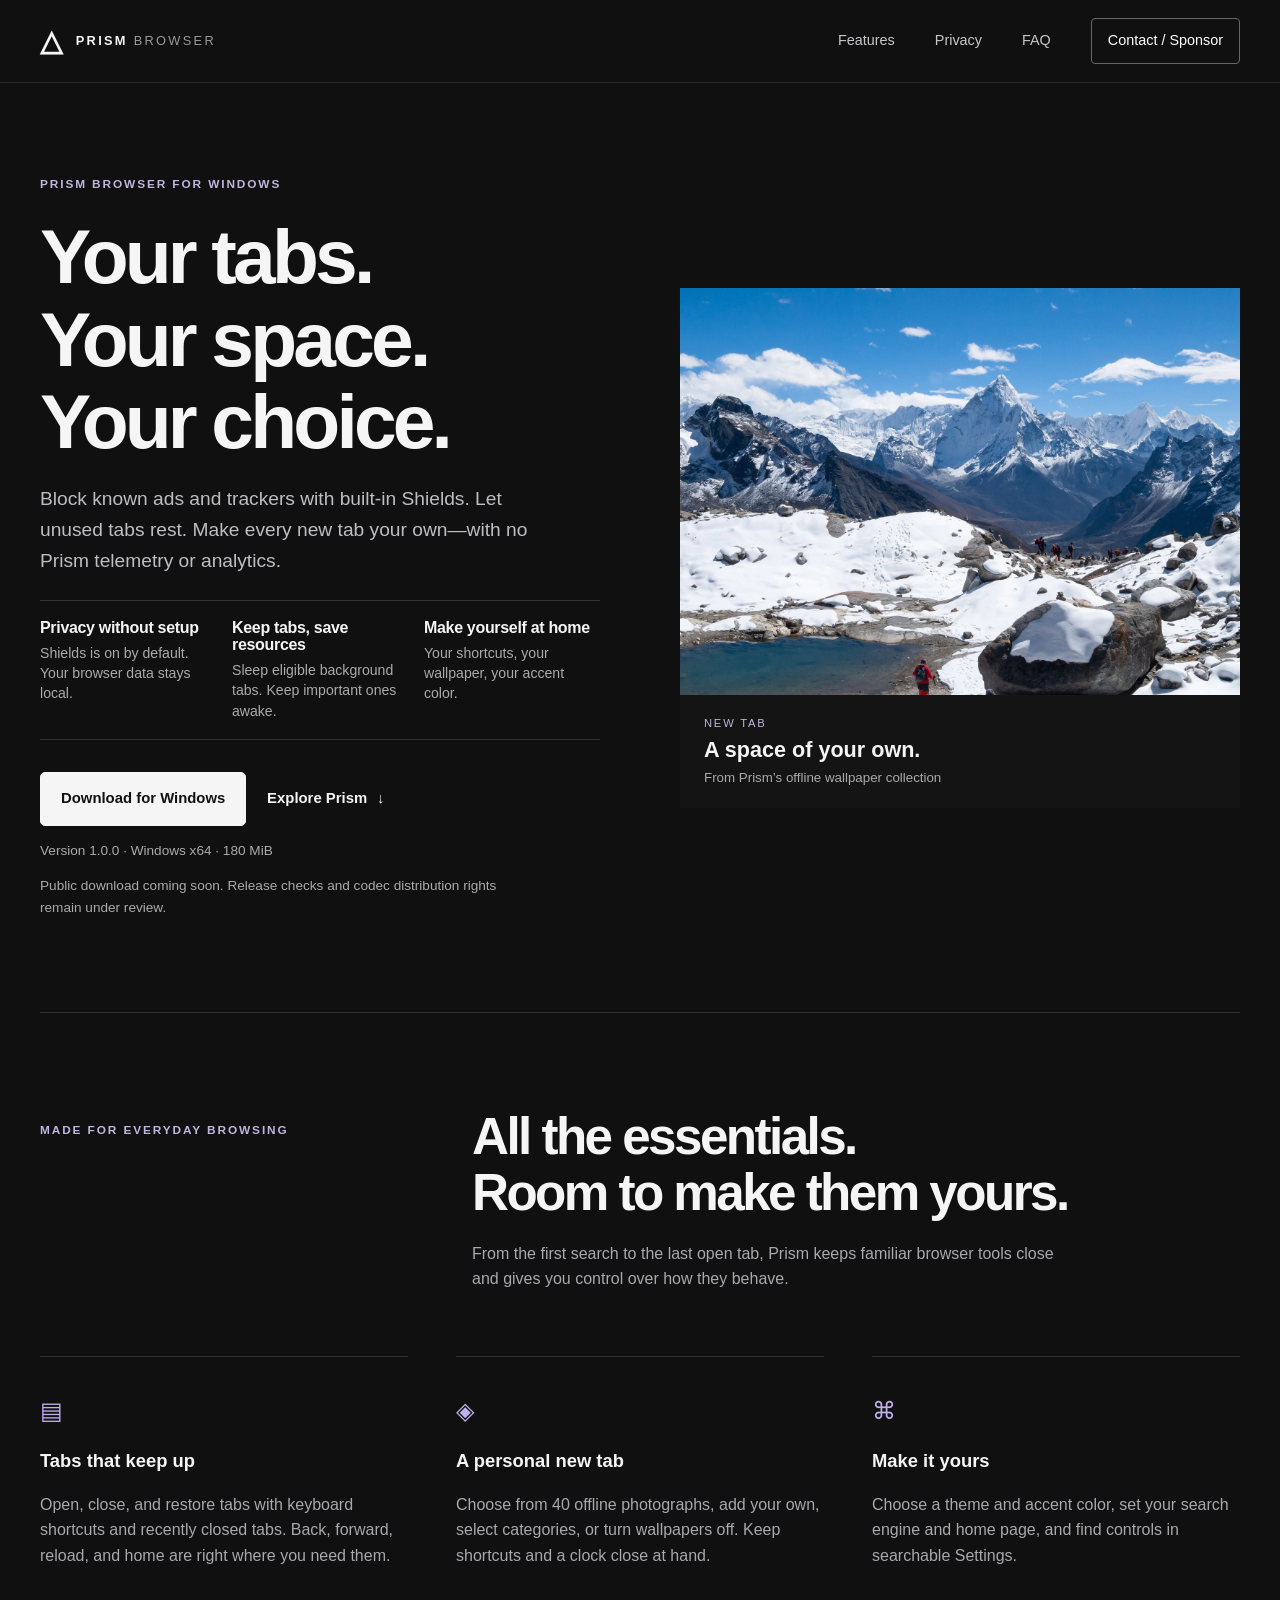
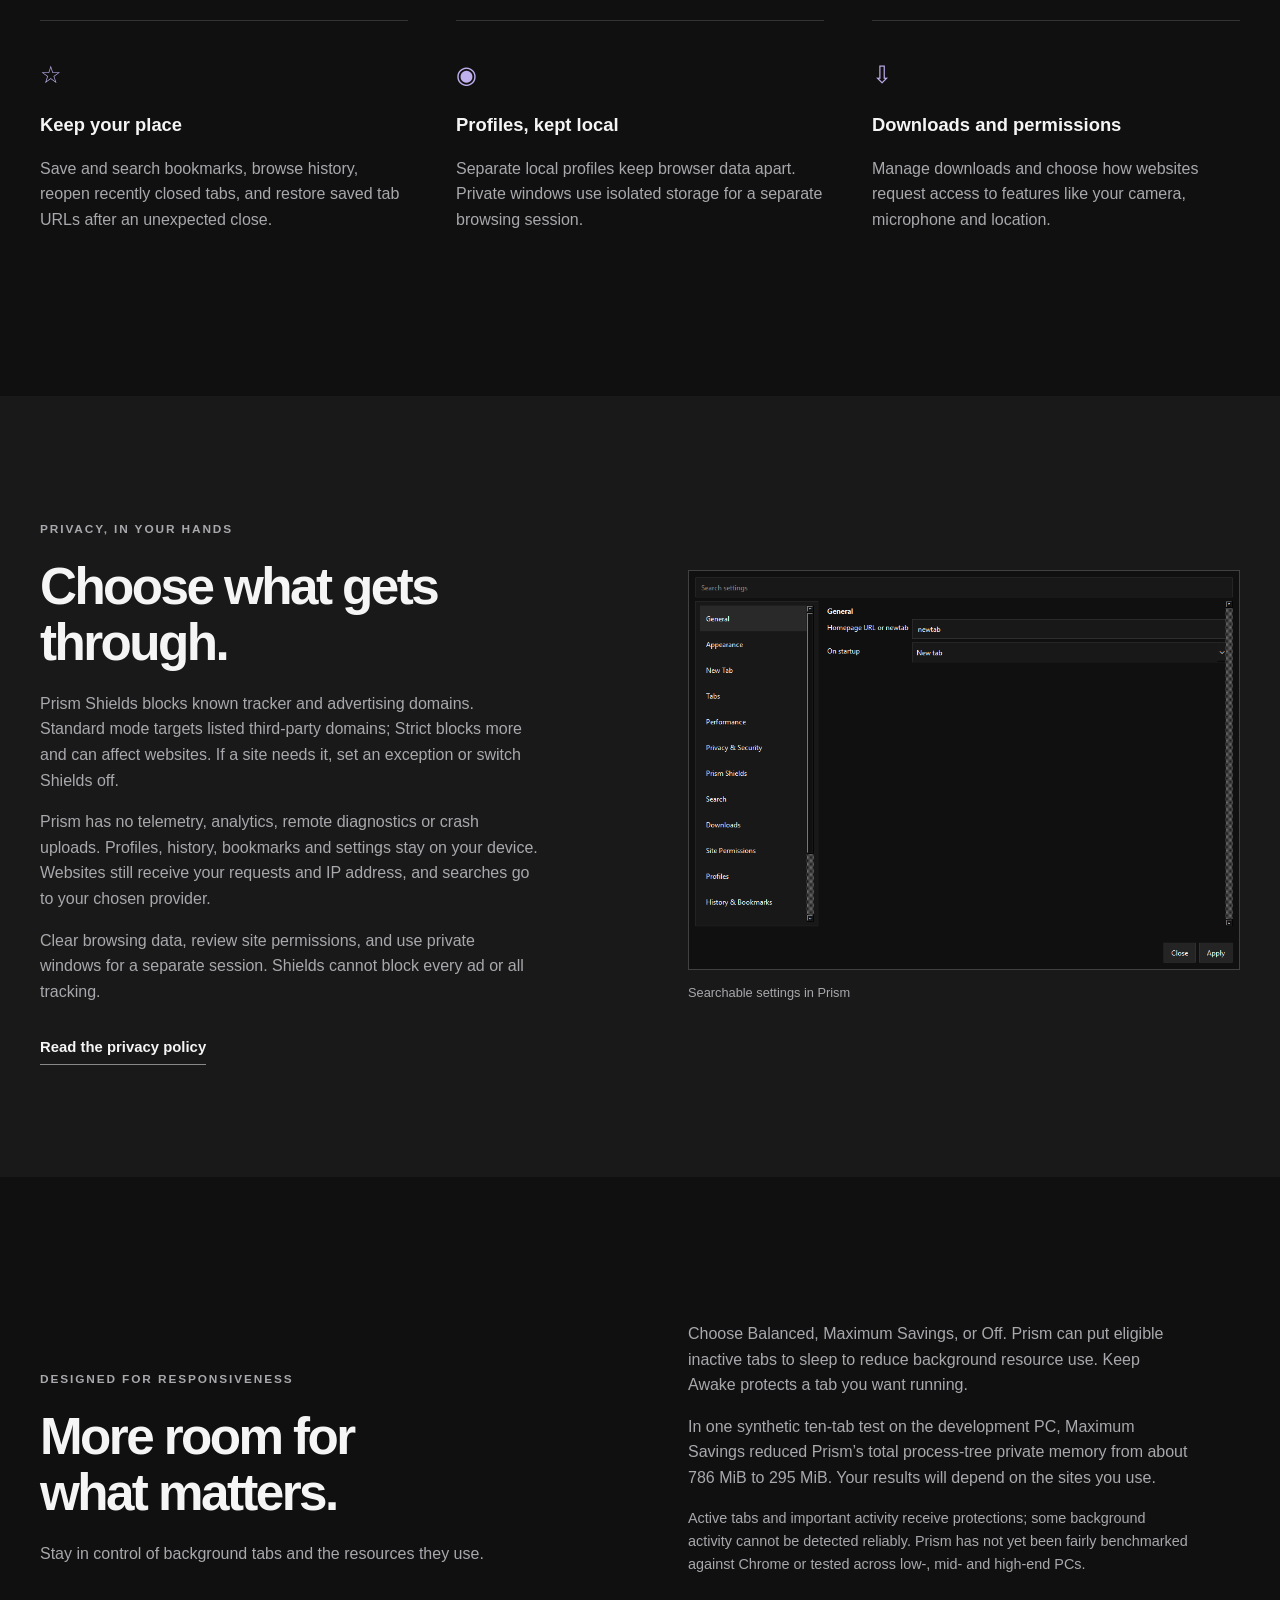
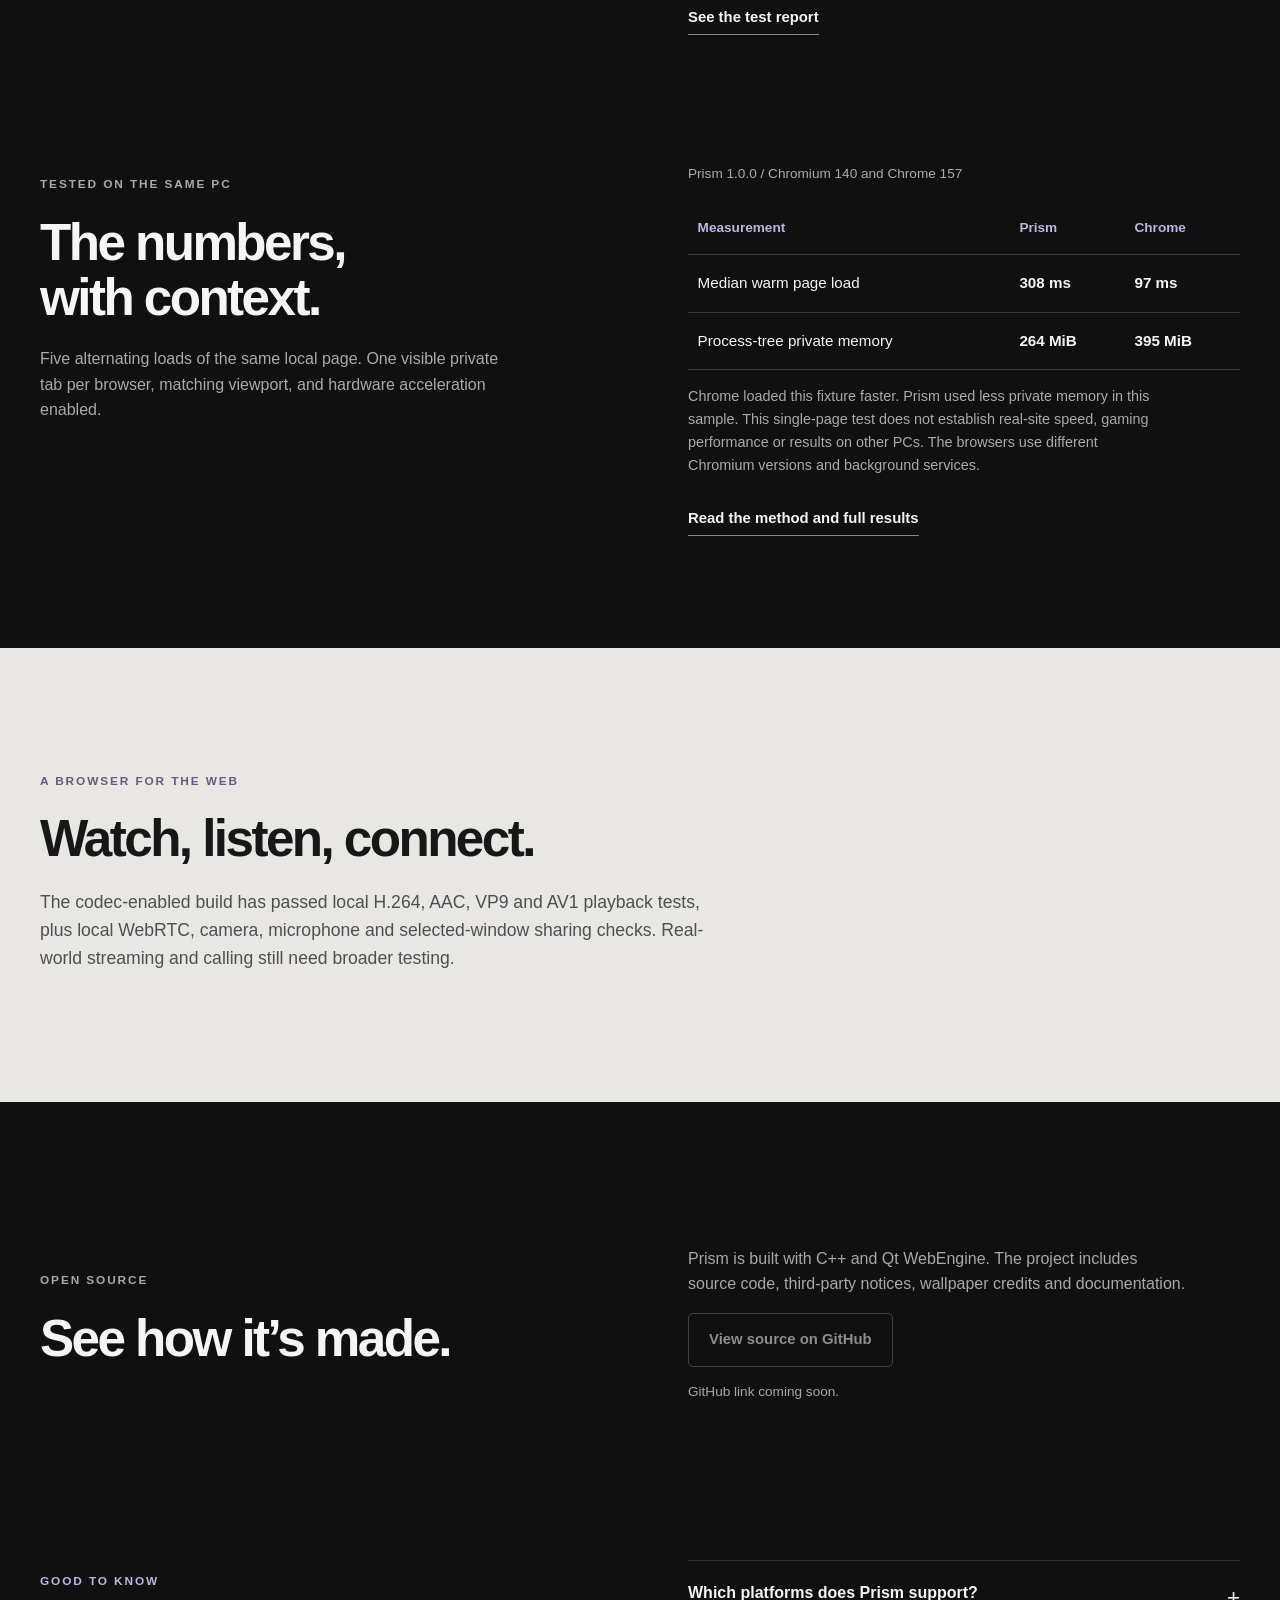
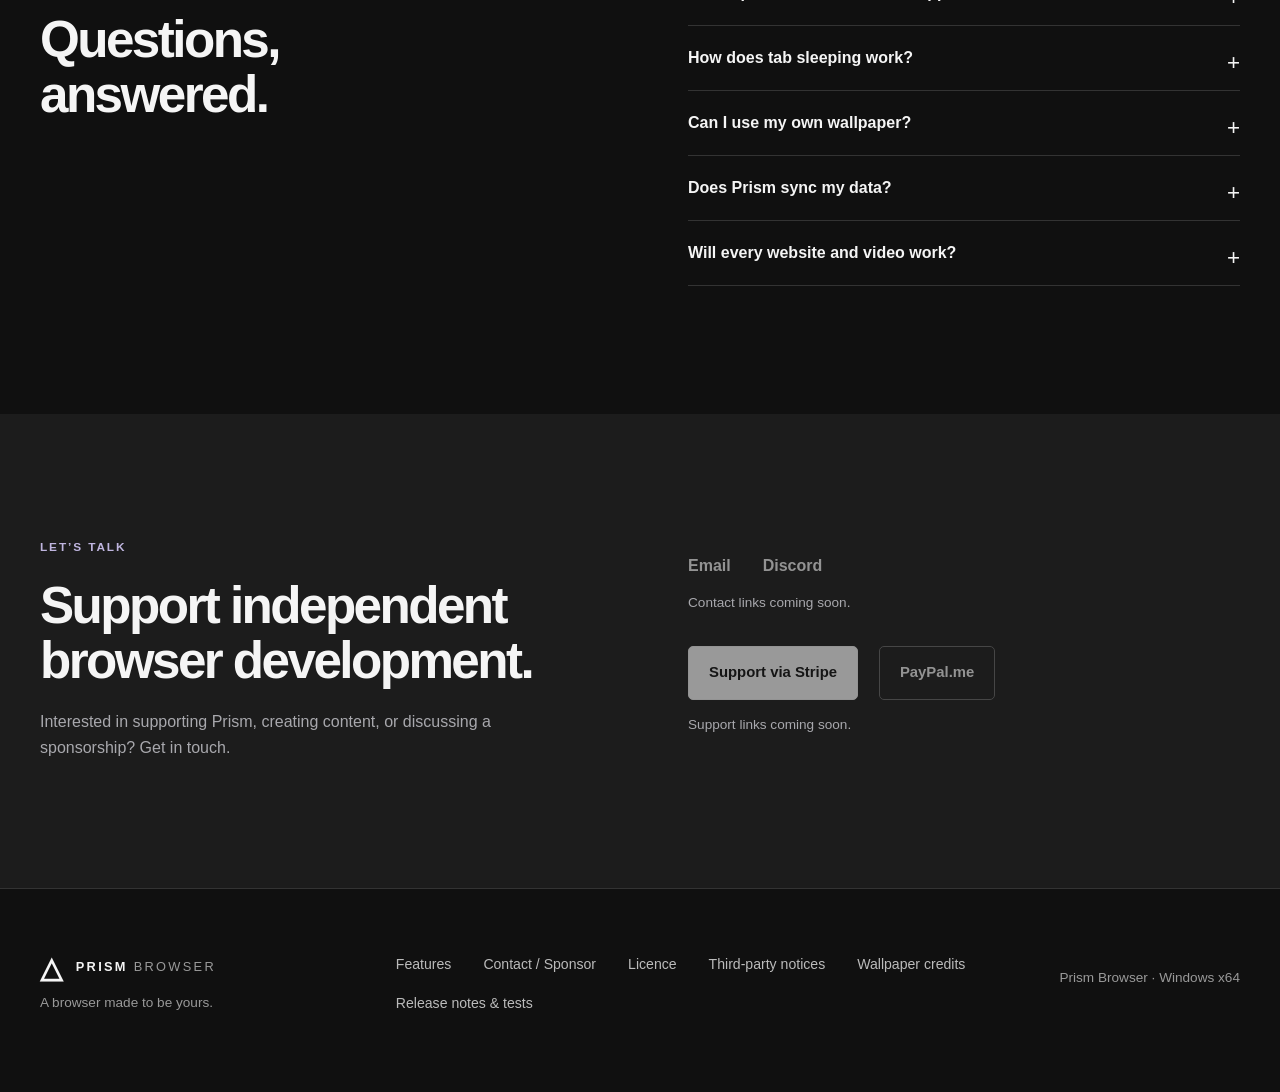
==== website/index.html @ 45a0a45f "Add Prism Browser V1 source and website" ====
<!doctype html>
<html lang="en">
<head>
  <meta charset="utf-8"><meta name="viewport" content="width=device-width,initial-scale=1">
  <meta name="description" content="Meet Prism Browser, a Windows browser with local profiles, thoughtful privacy controls and a personal new tab.">
  <title>Prism Browser</title><link rel="icon" href="assets/prism.ico"><link rel="stylesheet" href="style.css"><link rel="stylesheet" href="core.css">
  <script src="config.js" defer></script><script src="site.js" defer></script>
</head>
<body>
<a class="skip" href="#main">Skip to content</a>
<header class="header"><div class="wrap nav"><a class="brand" href="#top"><span class="mark">△</span> PRISM <span> BROWSER</span></a><nav aria-label="Main navigation"><a href="#features">Features</a><a href="#privacy">Privacy</a><a href="#faq">FAQ</a><a class="nav-contact" href="#contact">Contact / Sponsor</a></nav></div></header>
<main id="main">
<section class="hero wrap" id="top"><div class="hero-copy"><p class="eyebrow">PRISM BROWSER FOR WINDOWS</p><h1>Your tabs.<br>Your space.<br>Your choice.</h1><p class="lead">Block known ads and trackers with built-in Shields. Let unused tabs rest. Make every new tab your own—with no Prism telemetry or analytics.</p><div class="core" aria-label="Prism’s core features"><div><h2>Privacy without setup</h2><p>Shields is on by default. Your browser data stays local.</p></div><div><h2>Keep tabs, save resources</h2><p>Sleep eligible background tabs. Keep important ones awake.</p></div><div><h2>Make yourself at home</h2><p>Your shortcuts, your wallpaper, your accent color.</p></div></div><div class="actions"><a class="button download" aria-disabled="true">Download for Windows</a><a class="text-link" href="#features">Explore Prism <span aria-hidden="true">↓</span></a></div><p class="meta">Version <span data-version>1.0.0</span> · Windows x64 · <span data-size>180 MiB</span></p><p class="release-note">Public download coming soon. Release checks and codec distribution rights remain under review.</p></div><div class="hero-art"><img src="assets/wallpaper.webp" alt="A photograph from Prism’s bundled wallpaper collection" fetchpriority="high"><div class="art-label"><span>NEW TAB</span><strong>A space of your own.</strong><small>From Prism’s offline wallpaper collection</small></div></div></section>
<section class="intro wrap" id="features"><p class="eyebrow">MADE FOR EVERYDAY BROWSING</p><div><h2>All the essentials.<br>Room to make them yours.</h2><p>From the first search to the last open tab, Prism keeps familiar browser tools close and gives you control over how they behave.</p></div></section>
<section class="feature-grid wrap" aria-label="Browser features"><article><span class="icon">▤</span><h3>Tabs that keep up</h3><p>Open, close, and restore tabs with keyboard shortcuts and recently closed tabs. Back, forward, reload, and home are right where you need them.</p></article><article><span class="icon">◈</span><h3>A personal new tab</h3><p>Choose from 40 offline photographs, add your own, select categories, or turn wallpapers off. Keep shortcuts and a clock close at hand.</p></article><article><span class="icon">⌘</span><h3>Make it yours</h3><p>Choose a theme and accent color, set your search engine and home page, and find controls in searchable Settings.</p></article><article><span class="icon">☆</span><h3>Keep your place</h3><p>Save and search bookmarks, browse history, reopen recently closed tabs, and restore saved tab URLs after an unexpected close.</p></article><article><span class="icon">◉</span><h3>Profiles, kept local</h3><p>Separate local profiles keep browser data apart. Private windows use isolated storage for a separate browsing session.</p></article><article><span class="icon">⇩</span><h3>Downloads and permissions</h3><p>Manage downloads and choose how websites request access to features like your camera, microphone and location.</p></article></section>
<section class="split-section" id="privacy"><div class="wrap split"><div><p class="eyebrow">PRIVACY, IN YOUR HANDS</p><h2>Choose what gets through.</h2><p>Prism Shields blocks known tracker and advertising domains. Standard mode targets listed third-party domains; Strict blocks more and can affect websites. If a site needs it, set an exception or switch Shields off.</p><p>Prism has no telemetry, analytics, remote diagnostics or crash uploads. Profiles, history, bookmarks and settings stay on your device. Websites still receive your requests and IP address, and searches go to your chosen provider.</p><p>Clear browsing data, review site permissions, and use private windows for a separate session. Shields cannot block every ad or all tracking.</p><a class="underlined" href="assets/PRIVACY.md">Read the privacy policy</a></div><div class="settings-shot"><img src="assets/settings.png" alt="Prism’s searchable settings window" loading="lazy"><p>Searchable settings in Prism</p></div></div></section>
<section class="wrap performance"><div><p class="eyebrow">DESIGNED FOR RESPONSIVENESS</p><h2>More room for<br>what matters.</h2><p>Stay in control of background tabs and the resources they use.</p></div><div><p>Choose Balanced, Maximum Savings, or Off. Prism can put eligible inactive tabs to sleep to reduce background resource use. Keep Awake protects a tab you want running.</p><p>In one synthetic ten-tab test on the development PC, Maximum Savings reduced Prism’s total process-tree private memory from about 786 MiB to 295 MiB. Your results will depend on the sites you use.</p><p class="muted">Active tabs and important activity receive protections; some background activity cannot be detected reliably. Prism has not yet been fairly benchmarked against Chrome or tested across low-, mid- and high-end PCs.</p><a class="underlined" href="assets/v1-acceptance.md">See the test report</a></div></section>
<section class="wrap comparison" aria-labelledby="comparison-title"><div><p class="eyebrow">TESTED ON THE SAME PC</p><h2 id="comparison-title">The numbers,<br>with context.</h2><p>Five alternating loads of the same local page. One visible private tab per browser, matching viewport, and hardware acceleration enabled.</p></div><div><div class="table-scroll"><table><caption>Prism 1.0.0 / Chromium 140 and Chrome 157</caption><thead><tr><th scope="col">Measurement</th><th scope="col">Prism</th><th scope="col">Chrome</th></tr></thead><tbody><tr><th scope="row">Median warm page load</th><td>308 ms</td><td>97 ms</td></tr><tr><th scope="row">Process-tree private memory</th><td>264 MiB</td><td>395 MiB</td></tr></tbody></table></div><p class="muted">Chrome loaded this fixture faster. Prism used less private memory in this sample. This single-page test does not establish real-site speed, gaming performance or results on other PCs. The browsers use different Chromium versions and background services.</p><a class="underlined" href="assets/browser-comparison.md">Read the method and full results</a></div></section>
<section class="media-band"><div class="wrap media-inner"><p class="eyebrow">A BROWSER FOR THE WEB</p><h2>Watch, listen, connect.</h2><p>The codec-enabled build has passed local H.264, AAC, VP9 and AV1 playback tests, plus local WebRTC, camera, microphone and selected-window sharing checks. Real-world streaming and calling still need broader testing.</p></div></section>
<section class="wrap open" id="open-source"><div><p class="eyebrow">OPEN SOURCE</p><h2>See how it’s made.</h2></div><div><p>Prism is built with C++ and Qt WebEngine. The project includes source code, third-party notices, wallpaper credits and documentation.</p><a class="button outline external" data-url="githubUrl" aria-disabled="true">View source on GitHub</a><p class="meta pending" data-pending="githubUrl">GitHub link coming soon.</p></div></section>
<section class="wrap faq" id="faq"><div><p class="eyebrow">GOOD TO KNOW</p><h2>Questions,<br>answered.</h2></div><div class="questions"><details><summary>Which platforms does Prism support?</summary><p>The current build targets Windows x64. Other platforms are not yet available.</p></details><details><summary>How does tab sleeping work?</summary><p>Prism can freeze or discard eligible inactive tabs. Balanced is the default; Maximum Savings is more aggressive, and Off disables automatic sleeping. Keep Awake protects a chosen tab.</p></details><details><summary>Can I use my own wallpaper?</summary><p>Yes. You can choose a local image, rotate custom images, mix them with bundled images, select categories, or use no wallpaper.</p></details><details><summary>Does Prism sync my data?</summary><p>Prism stores its browser data locally. Cloud synchronization is not listed among its current features.</p></details><details><summary>Will every website and video work?</summary><p>Compatibility varies. The codec-enabled build passed local media tests, but streaming services, authenticated calls, DRM and some security checks need further acceptance.</p></details></div></section>
<section class="contact-band" id="contact"><div class="wrap contact"><div><p class="eyebrow">LET’S TALK</p><h2>Support independent<br>browser development.</h2><p>Interested in supporting Prism, creating content, or discussing a sponsorship? Get in touch.</p></div><div><div class="contact-links"><a class="external" data-url="email" aria-disabled="true">Email</a><a class="external" data-url="discordUrl" aria-disabled="true">Discord</a></div><p class="meta" id="contact-pending">Contact links coming soon.</p><div class="actions"><a class="button light external" data-url="stripeUrl" aria-disabled="true">Support via Stripe</a><a class="button outline external" data-url="paypalUrl" aria-disabled="true">PayPal.me</a></div><p class="meta" id="support-pending">Support links coming soon.</p></div></div></section>
</main>
<footer><div class="wrap footer"><div><a class="brand" href="#top"><span class="mark">△</span> PRISM <span>BROWSER</span></a><p>A browser made to be yours.</p></div><div class="footer-links"><a href="#features">Features</a><a href="#contact">Contact / Sponsor</a><a href="assets/LICENSE">Licence</a><a href="assets/THIRD-PARTY-NOTICES.md">Third-party notices</a><a href="assets/wallpaper-credits.html">Wallpaper credits</a><a href="assets/v1-acceptance.md">Release notes &amp; tests</a></div><p class="meta">Prism Browser · Windows x64</p></div></footer>
</body></html>
---- website/style.css ----
:root{color-scheme:dark;--bg:#101010;--ink:#f5f5f5;--muted:#a8a8ad;--line:#333;--accent:#a78bfa}*{box-sizing:border-box}html{scroll-behavior:smooth}body{margin:0;background:var(--bg);color:var(--ink);font:16px/1.6 "Segoe UI",Arial,sans-serif}a{color:inherit;text-decoration:none}a:focus-visible,summary:focus-visible{outline:3px solid var(--accent);outline-offset:4px}.skip{position:absolute;left:-9999px;top:1rem;z-index:20;background:white;color:black;padding:.5rem}.skip:focus{left:1rem}.wrap{width:min(1280px,calc(100% - 80px));margin:auto}.header{border-bottom:1px solid #282828}.nav{height:82px;display:flex;align-items:center;justify-content:space-between;gap:2rem}.brand{font-size:.8rem;letter-spacing:.18em;font-weight:750;white-space:nowrap}.brand span:last-child{color:#999;font-weight:400}.mark{font-size:1.8rem;vertical-align:middle;line-height:0;margin-right:.35rem}.nav nav{display:flex;gap:2.5rem;align-items:center;font-size:.9rem;color:#c7c7ca}.nav nav a:hover,.underlined:hover{color:white}.nav-contact{border:1px solid #666;border-radius:4px;padding:.65rem 1rem;color:white}.hero{display:grid;grid-template-columns:1fr 1fr;min-height:665px;align-items:center;gap:5rem;padding:5rem 0}.eyebrow{font-size:.74rem;letter-spacing:.16em;font-weight:700;color:#bfb5df}.hero h1,h2{font-weight:600;letter-spacing:-.05em;line-height:1.08;margin:1.3rem 0}h1{font-size:clamp(3.5rem,6vw,6.2rem)}h2{font-size:clamp(2.5rem,4vw,4.1rem)}h3{font-size:1.15rem;margin:1rem 0 .5rem}.lead{font-size:1.2rem;max-width:500px;color:#bebec2}.actions{display:flex;align-items:center;flex-wrap:wrap;gap:1.3rem;margin-top:2rem}.button{display:inline-flex;justify-content:center;align-items:center;border:1px solid #f5f5f5;border-radius:5px;background:#f5f5f5;color:#111;padding:.9rem 1.25rem;font-weight:650;font-size:.93rem}.button:hover{background:#ddd}.button[aria-disabled=true],.external[aria-disabled=true]{opacity:.55;cursor:not-allowed}.text-link,.underlined{font-weight:600;font-size:.93rem}.text-link span{padding-left:.35rem}.meta{color:#aaa;font-size:.85rem}.release-note{color:#aaa;font-size:.85rem;max-width:490px}.hero-art{height:520px;position:relative;overflow:hidden;background:#242424}.hero-art img{width:100%;height:100%;object-fit:cover}.art-label{position:absolute;bottom:0;left:0;right:0;background:#141414;padding:1.2rem 1.5rem;display:flex;flex-direction:column}.art-label span{font-size:.7rem;letter-spacing:.16em;color:#bfb5df}.art-label strong{font-size:1.35rem}.art-label small{color:#aaa}.intro{border-top:1px solid var(--line);padding:6rem 0 3rem;display:grid;grid-template-columns:1fr 2fr;gap:3rem}.intro h2{margin-top:0}.intro p:not(.eyebrow){max-width:600px;color:var(--muted)}.feature-grid{display:grid;grid-template-columns:repeat(3,1fr);gap:0 3rem;padding-bottom:7rem}.feature-grid article{border-top:1px solid var(--line);padding:2.2rem 0}.feature-grid p,.split p,.performance p,.open p,.questions p{color:var(--muted)}.icon{font-size:1.5rem;color:#c0afed}.split-section{background:#191919;padding:7rem 0}.split,.performance,.open,.contact,.faq{display:grid;grid-template-columns:1fr 1fr;gap:6rem;align-items:center}.split p{max-width:500px}.underlined{display:inline-block;border-bottom:1px solid #888;padding-bottom:.25rem;margin-top:1rem}.settings-shot img{display:block;width:100%;border:1px solid #414141}.settings-shot p{font-size:.8rem;margin-bottom:0}.performance,.open{padding:8rem 0}.performance>div:last-child,.open>div:last-child{max-width:500px}.muted{font-size:.9rem}.media-band{background:#e8e7e3;color:#171717;padding:7rem 0}.media-inner{max-width:1280px}.media-inner .eyebrow{color:#675a82}.media-inner p:last-child{max-width:680px;color:#4f4f52;font-size:1.1rem}.outline{background:transparent;color:inherit;border-color:#696969}.outline:hover{background:#272727}.faq{align-items:start;padding:1rem 0 8rem}.questions details{border-bottom:1px solid var(--line);padding:1.2rem 0}.questions details:first-child{border-top:1px solid var(--line)}summary{cursor:pointer;list-style:none;font-weight:600}summary::-webkit-details-marker{display:none}summary:after{content:'+';float:right;font-size:1.4rem;font-weight:300}details[open] summary:after{content:'−'}.questions p{max-width:530px}.contact-band{background:#1c1c1c;padding:7rem 0}.contact p:not(.eyebrow){color:var(--muted);max-width:470px}.contact-links{display:flex;gap:2rem;font-weight:650}.contact-links a:not([aria-disabled]):hover{text-decoration:underline}.light{background:white;color:#111}footer{border-top:1px solid var(--line)}.footer{padding:4rem 0;display:grid;grid-template-columns:1fr 2fr auto;gap:3rem}.footer p{color:#999;font-size:.85rem}.footer-links{display:flex;gap:1rem 2rem;flex-wrap:wrap;align-content:start;color:#bbb;font-size:.88rem}.footer-links a:hover{color:white}@media(max-width:850px){.wrap{width:min(100% - 40px,700px)}.nav{height:auto;min-height:72px;flex-wrap:wrap;padding:1rem 0}.nav nav{gap:1rem;flex-wrap:wrap}.hero,.intro,.split,.performance,.open,.faq,.contact{grid-template-columns:1fr;gap:2rem}.hero{padding:4rem 0}.hero-art{height:400px}.intro{padding-top:4rem}.feature-grid{grid-template-columns:repeat(2,1fr);gap:0 2rem}.split-section,.media-band,.contact-band{padding:4rem 0}.performance,.open{padding:5rem 0}.faq{padding-bottom:5rem}.footer{grid-template-columns:1fr 1fr}}@media(max-width:520px){.nav nav{font-size:.8rem;gap:.7rem}.nav-contact{padding:.4rem}.feature-grid{grid-template-columns:1fr}.hero-art{height:320px}.footer{grid-template-columns:1fr}h1{font-size:3.25rem}}@media(prefers-reduced-motion:reduce){html{scroll-behavior:auto}}
---- website/core.css ----
.core{display:grid;grid-template-columns:repeat(3,1fr);gap:1rem;border-top:1px solid #333;border-bottom:1px solid #333;padding:1.1rem 0;margin-top:1.5rem}.core h2{font-size:1rem;letter-spacing:-.02em;margin:0 0 .4rem}.core p{color:#aaa;font-size:.88rem;line-height:1.45;margin:0}@media(max-width:520px){.core{grid-template-columns:1fr;gap:.8rem}}
.comparison{display:grid;grid-template-columns:1fr 1fr;gap:6rem;padding:0 0 7rem;align-items:start}.comparison p{color:#aaa;max-width:480px}.table-scroll{overflow-x:auto}table{border-collapse:collapse;width:100%;text-align:left;font-size:.95rem}caption{text-align:left;color:#aaa;font-size:.85rem;margin-bottom:1rem}th,td{padding:1rem .6rem;border-bottom:1px solid #383838}thead th{color:#bfb5df;font-size:.85rem}tbody th{font-weight:400}td{font-variant-numeric:tabular-nums;font-weight:600}.button:not([aria-disabled]):focus-visible,.nav-contact:focus-visible{outline:3px solid #bfb5df;outline-offset:4px}@media(max-width:850px){.comparison{grid-template-columns:1fr;gap:2rem;padding-bottom:4rem}}
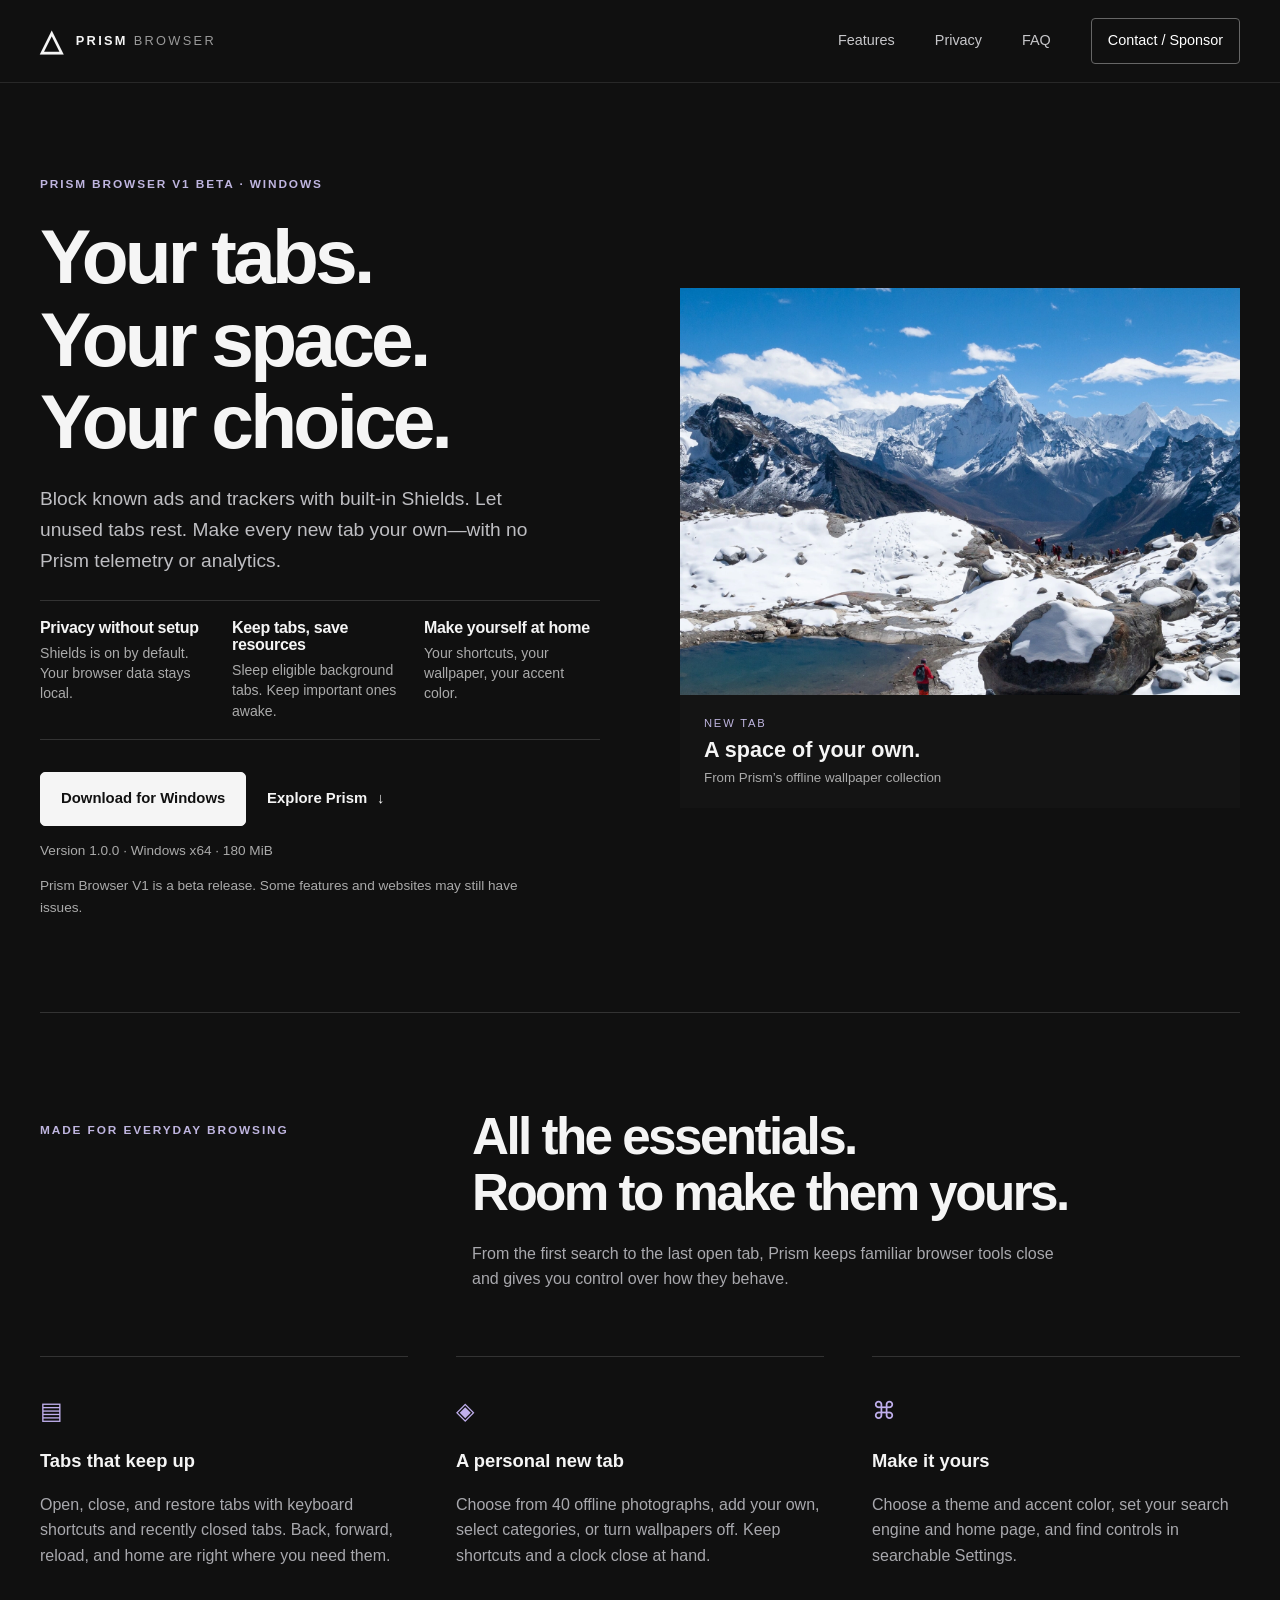
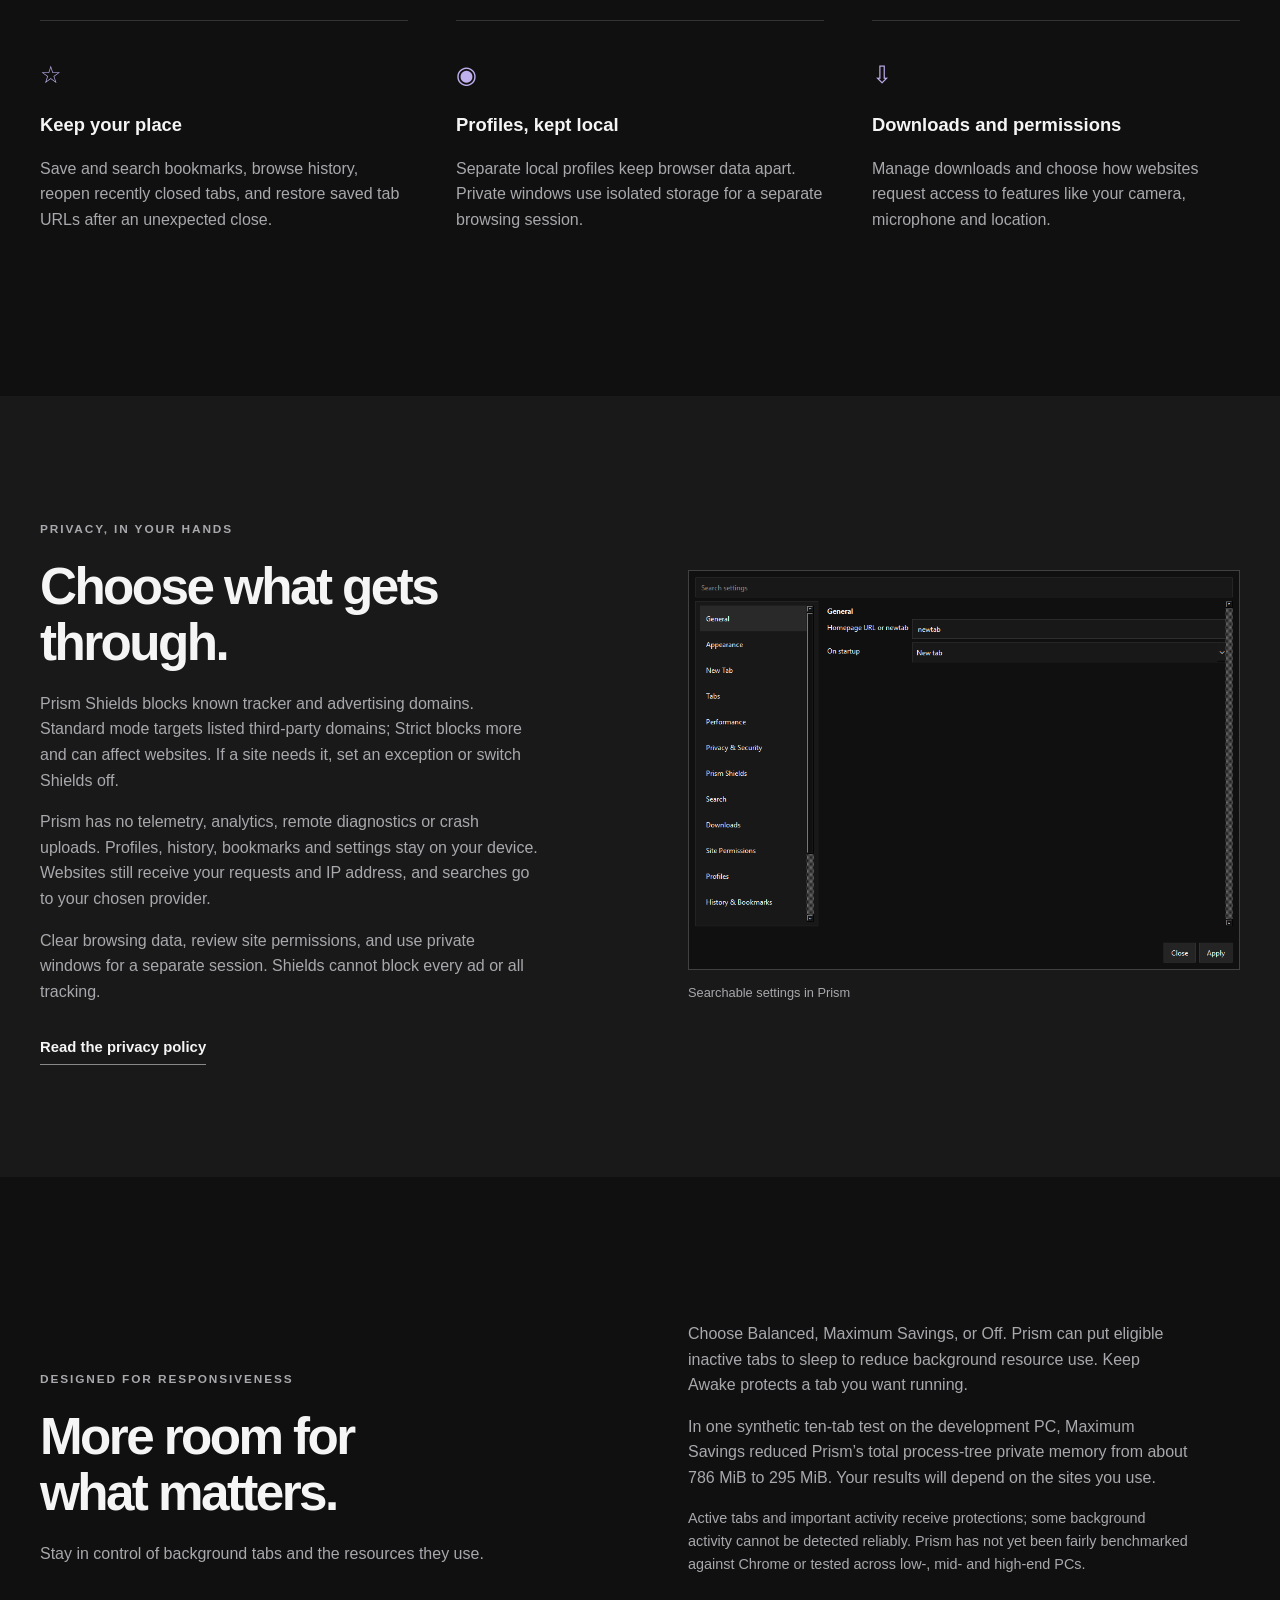
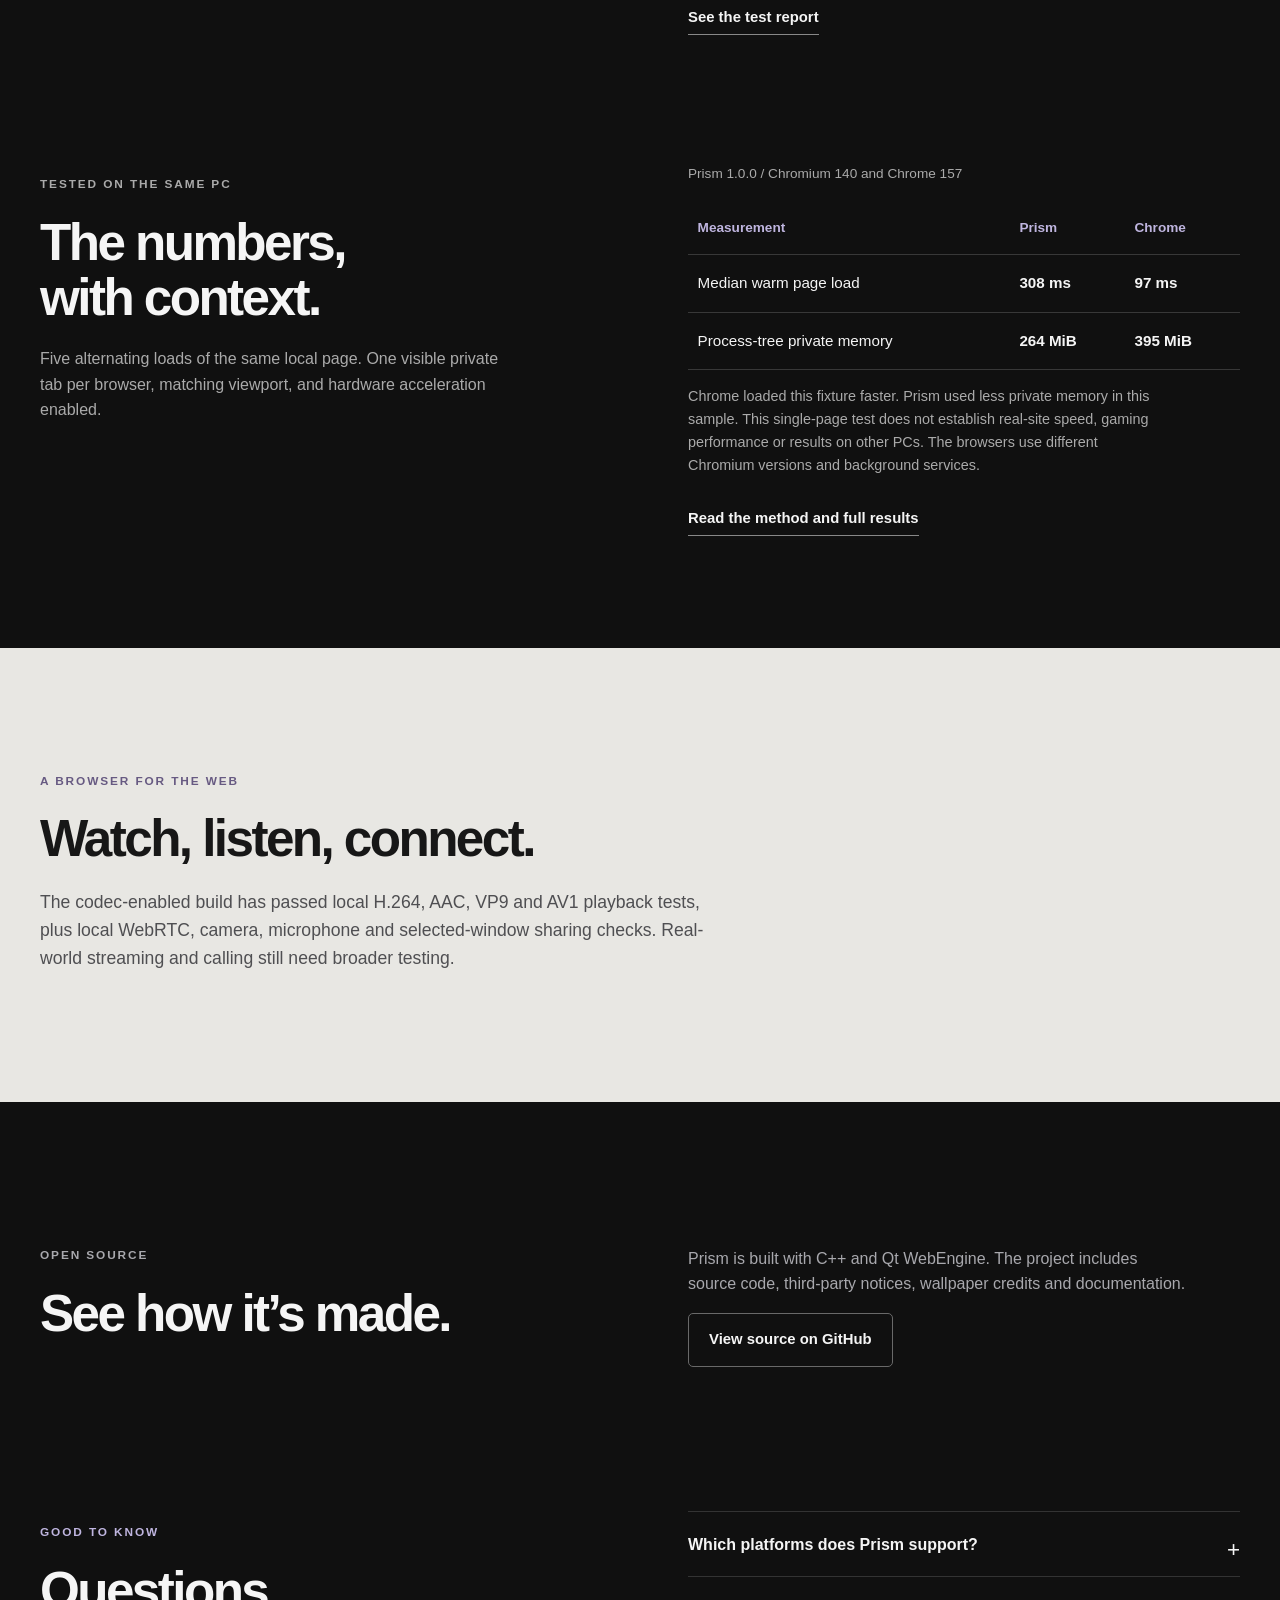
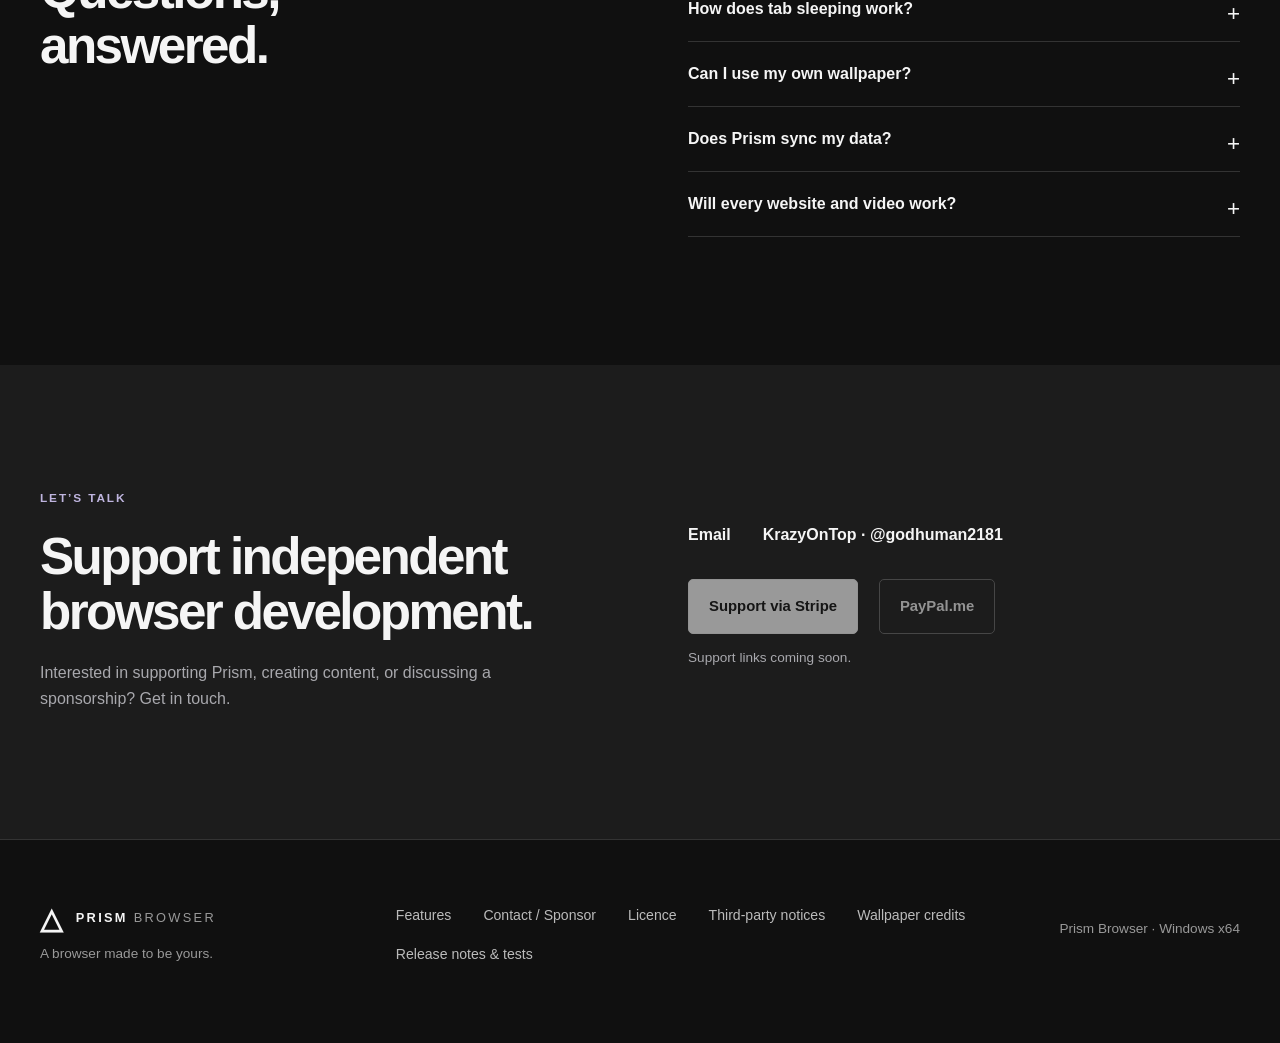
==== commit 97bca276: "Identify Prism website release as beta" ====
--- a/website/index.html
+++ b/website/index.html
@@ -3,14 +3,14 @@
 <head>
   <meta charset="utf-8"><meta name="viewport" content="width=device-width,initial-scale=1">
   <meta name="description" content="Meet Prism Browser, a Windows browser with local profiles, thoughtful privacy controls and a personal new tab.">
-  <title>Prism Browser</title><link rel="icon" href="assets/prism.ico"><link rel="stylesheet" href="style.css"><link rel="stylesheet" href="core.css">
+  <title>Prism Browser V1 Beta</title><link rel="icon" href="assets/prism.ico"><link rel="stylesheet" href="style.css"><link rel="stylesheet" href="core.css">
   <script src="config.js" defer></script><script src="site.js" defer></script>
 </head>
 <body>
 <a class="skip" href="#main">Skip to content</a>
 <header class="header"><div class="wrap nav"><a class="brand" href="#top"><span class="mark">△</span> PRISM <span> BROWSER</span></a><nav aria-label="Main navigation"><a href="#features">Features</a><a href="#privacy">Privacy</a><a href="#faq">FAQ</a><a class="nav-contact" href="#contact">Contact / Sponsor</a></nav></div></header>
 <main id="main">
-<section class="hero wrap" id="top"><div class="hero-copy"><p class="eyebrow">PRISM BROWSER FOR WINDOWS</p><h1>Your tabs.<br>Your space.<br>Your choice.</h1><p class="lead">Block known ads and trackers with built-in Shields. Let unused tabs rest. Make every new tab your own—with no Prism telemetry or analytics.</p><div class="core" aria-label="Prism’s core features"><div><h2>Privacy without setup</h2><p>Shields is on by default. Your browser data stays local.</p></div><div><h2>Keep tabs, save resources</h2><p>Sleep eligible background tabs. Keep important ones awake.</p></div><div><h2>Make yourself at home</h2><p>Your shortcuts, your wallpaper, your accent color.</p></div></div><div class="actions"><a class="button download" aria-disabled="true">Download for Windows</a><a class="text-link" href="#features">Explore Prism <span aria-hidden="true">↓</span></a></div><p class="meta">Version <span data-version>1.0.0</span> · Windows x64 · <span data-size>180 MiB</span></p><p class="release-note">Public download coming soon. Release checks and codec distribution rights remain under review.</p></div><div class="hero-art"><img src="assets/wallpaper.webp" alt="A photograph from Prism’s bundled wallpaper collection" fetchpriority="high"><div class="art-label"><span>NEW TAB</span><strong>A space of your own.</strong><small>From Prism’s offline wallpaper collection</small></div></div></section>
+<section class="hero wrap" id="top"><div class="hero-copy"><p class="eyebrow">PRISM BROWSER V1 BETA · WINDOWS</p><h1>Your tabs.<br>Your space.<br>Your choice.</h1><p class="lead">Block known ads and trackers with built-in Shields. Let unused tabs rest. Make every new tab your own—with no Prism telemetry or analytics.</p><div class="core" aria-label="Prism’s core features"><div><h2>Privacy without setup</h2><p>Shields is on by default. Your browser data stays local.</p></div><div><h2>Keep tabs, save resources</h2><p>Sleep eligible background tabs. Keep important ones awake.</p></div><div><h2>Make yourself at home</h2><p>Your shortcuts, your wallpaper, your accent color.</p></div></div><div class="actions"><a class="button download" aria-disabled="true">Download for Windows</a><a class="text-link" href="#features">Explore Prism <span aria-hidden="true">↓</span></a></div><p class="meta">Version <span data-version>1.0.0</span> · Windows x64 · <span data-size>180 MiB</span></p><p class="release-note">Prism Browser V1 is a beta release. Some features and websites may still have issues.</p></div><div class="hero-art"><img src="assets/wallpaper.webp" alt="A photograph from Prism’s bundled wallpaper collection" fetchpriority="high"><div class="art-label"><span>NEW TAB</span><strong>A space of your own.</strong><small>From Prism’s offline wallpaper collection</small></div></div></section>
 <section class="intro wrap" id="features"><p class="eyebrow">MADE FOR EVERYDAY BROWSING</p><div><h2>All the essentials.<br>Room to make them yours.</h2><p>From the first search to the last open tab, Prism keeps familiar browser tools close and gives you control over how they behave.</p></div></section>
 <section class="feature-grid wrap" aria-label="Browser features"><article><span class="icon">▤</span><h3>Tabs that keep up</h3><p>Open, close, and restore tabs with keyboard shortcuts and recently closed tabs. Back, forward, reload, and home are right where you need them.</p></article><article><span class="icon">◈</span><h3>A personal new tab</h3><p>Choose from 40 offline photographs, add your own, select categories, or turn wallpapers off. Keep shortcuts and a clock close at hand.</p></article><article><span class="icon">⌘</span><h3>Make it yours</h3><p>Choose a theme and accent color, set your search engine and home page, and find controls in searchable Settings.</p></article><article><span class="icon">☆</span><h3>Keep your place</h3><p>Save and search bookmarks, browse history, reopen recently closed tabs, and restore saved tab URLs after an unexpected close.</p></article><article><span class="icon">◉</span><h3>Profiles, kept local</h3><p>Separate local profiles keep browser data apart. Private windows use isolated storage for a separate browsing session.</p></article><article><span class="icon">⇩</span><h3>Downloads and permissions</h3><p>Manage downloads and choose how websites request access to features like your camera, microphone and location.</p></article></section>
 <section class="split-section" id="privacy"><div class="wrap split"><div><p class="eyebrow">PRIVACY, IN YOUR HANDS</p><h2>Choose what gets through.</h2><p>Prism Shields blocks known tracker and advertising domains. Standard mode targets listed third-party domains; Strict blocks more and can affect websites. If a site needs it, set an exception or switch Shields off.</p><p>Prism has no telemetry, analytics, remote diagnostics or crash uploads. Profiles, history, bookmarks and settings stay on your device. Websites still receive your requests and IP address, and searches go to your chosen provider.</p><p>Clear browsing data, review site permissions, and use private windows for a separate session. Shields cannot block every ad or all tracking.</p><a class="underlined" href="assets/PRIVACY.md">Read the privacy policy</a></div><div class="settings-shot"><img src="assets/settings.png" alt="Prism’s searchable settings window" loading="lazy"><p>Searchable settings in Prism</p></div></div></section>
